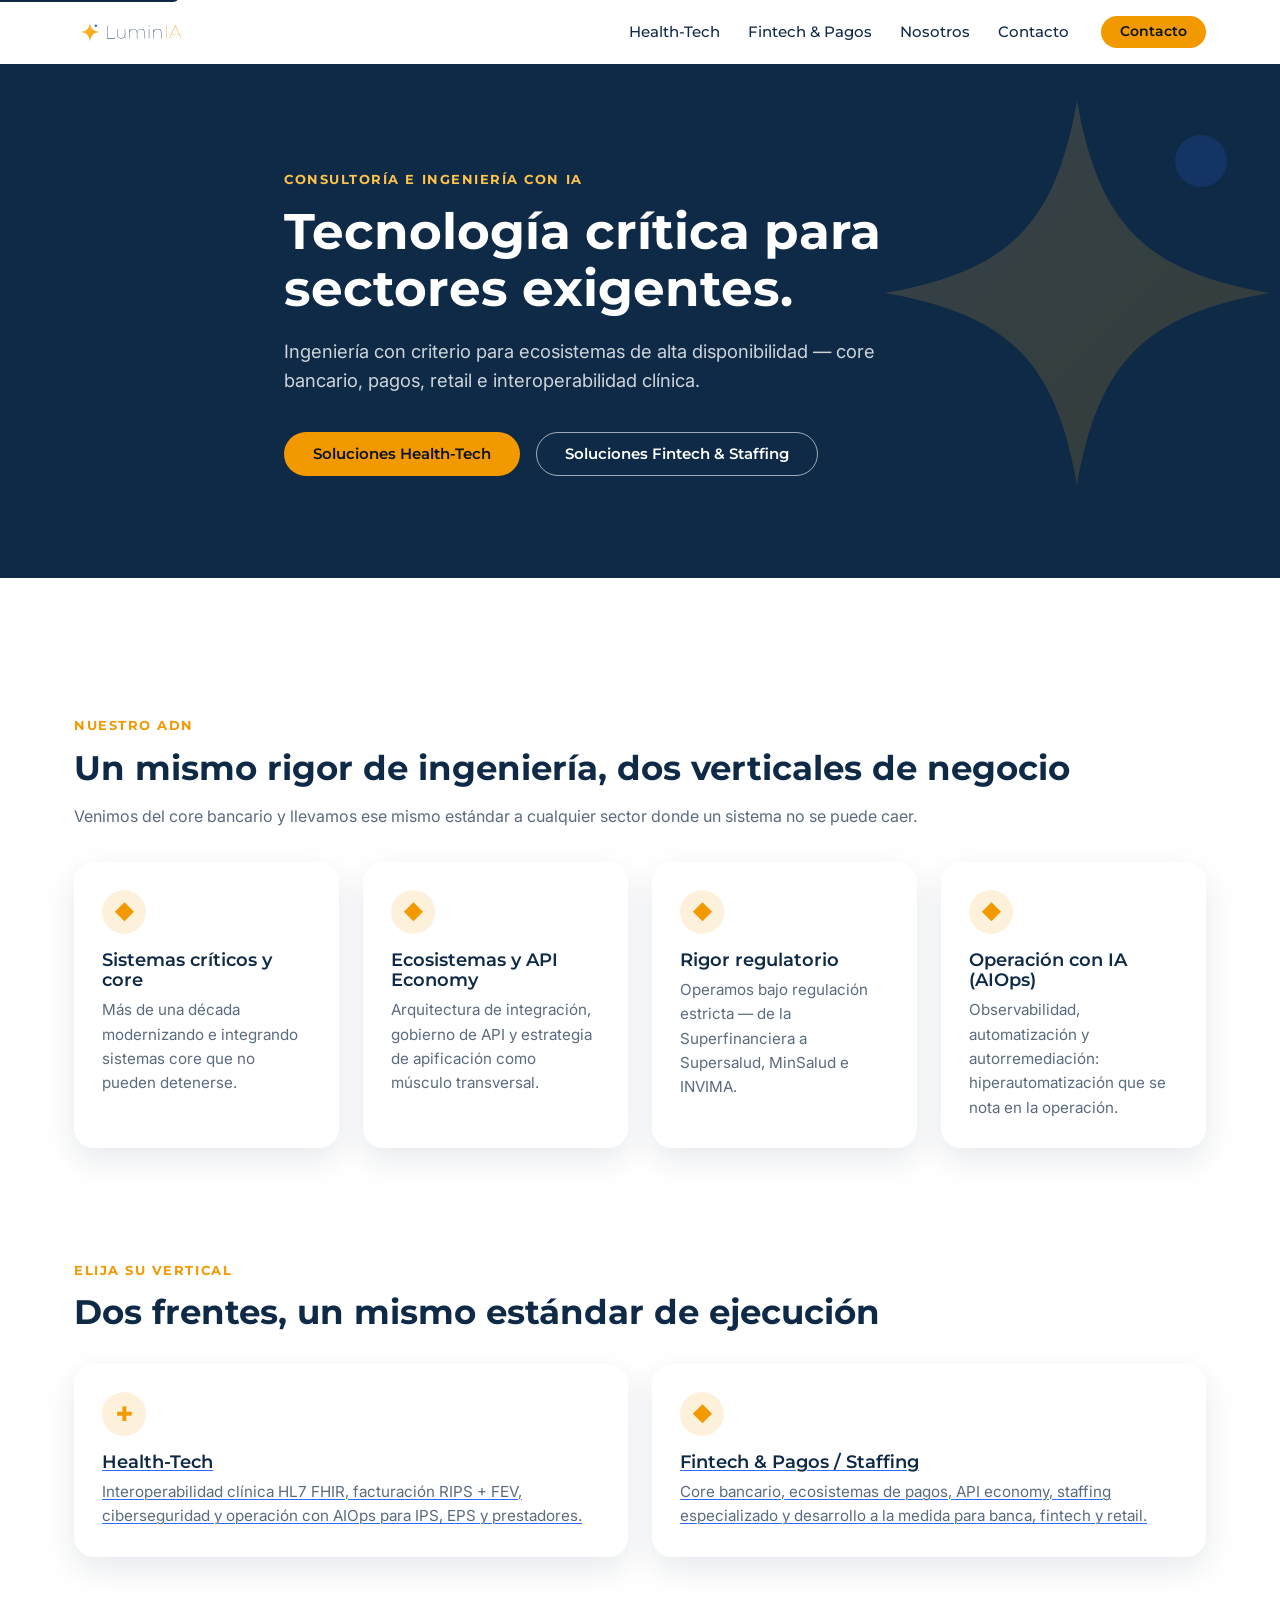
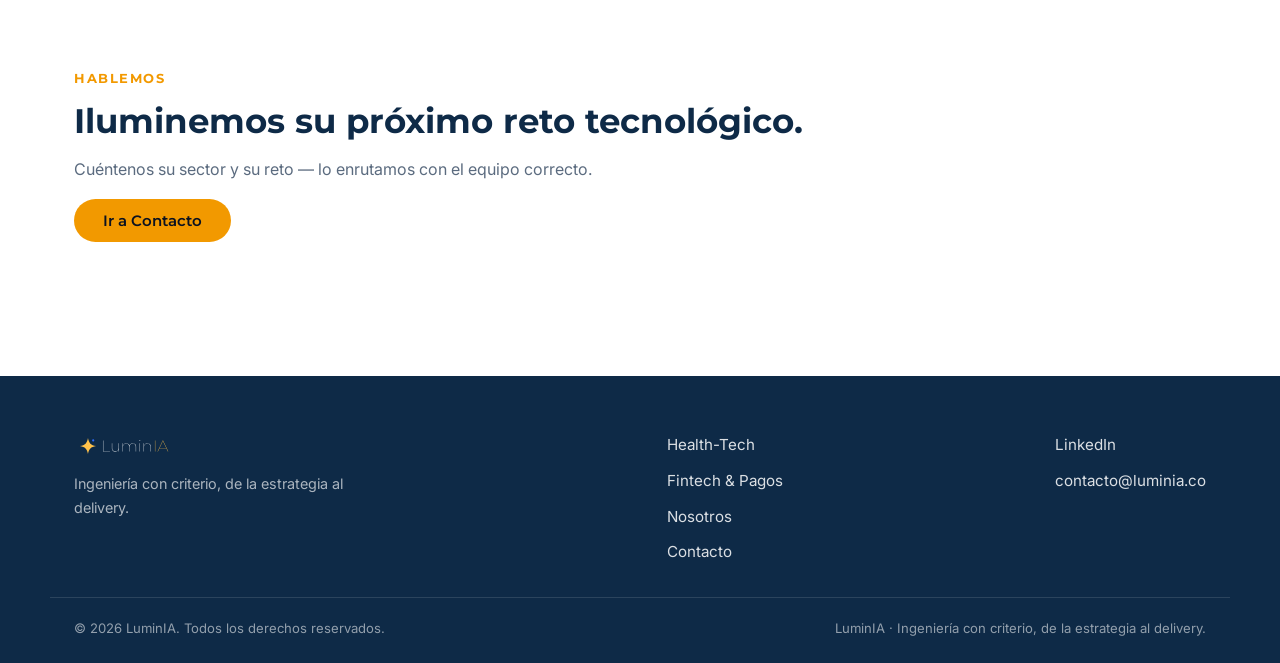
==== index.html @ e6b4fa3d "Deploy site from luminiawebsource@22130ef" ====
<!DOCTYPE html>
<html lang="es">
<head>
<meta charset="utf-8">
<meta http-equiv="X-UA-Compatible" content="IE=edge">
<meta name="viewport" content="width=device-width, initial-scale=1">
<meta name="theme-color" content="#0e2a47">

<link rel="icon" type="image/svg+xml" href="/assets/logos/luminia-isotipo.svg">
<link rel="alternate icon" href="/assets/logos/luminia-isotipo.png">
<link rel="stylesheet" href="/assets/css/style.css">

<!-- Begin Jekyll SEO tag v2.9.0 -->
<title>LuminIA — Ingeniería con criterio para sistemas críticos | LuminIA</title>
<meta name="generator" content="Jekyll v4.4.1" />
<meta property="og:title" content="LuminIA — Ingeniería con criterio para sistemas críticos" />
<meta property="og:locale" content="en_US" />
<meta name="description" content="Consultoría e ingeniería de TI con IA aplicada para banca, fintech y retail." />
<meta name="twitter:description" property="og:description" content="Consultoría e ingeniería de TI con IA aplicada para banca, fintech y retail." />
<link rel="canonical" href="https://luminiaconsulting.com/" />
<meta property="og:url" content="https://luminiaconsulting.com/" />
<meta property="og:site_name" content="LuminIA" />
<meta property="og:type" content="website" />
<meta name="twitter:card" content="summary" />
<meta name="twitter:title" content="LuminIA — Ingeniería con criterio para sistemas críticos" />
<script type="application/ld+json">
{"@context":"https://schema.org","@type":"WebSite","description":"Consultoría e ingeniería de TI con IA aplicada para banca, fintech y retail.","headline":"LuminIA — Ingeniería con criterio para sistemas críticos","name":"LuminIA","publisher":{"@type":"Organization","logo":{"@type":"ImageObject","url":"https://luminiaconsulting.com/assets/logos/luminia-isotipo-app.png"}},"url":"https://luminiaconsulting.com/"}</script>
<!-- End Jekyll SEO tag -->

<link type="application/atom+xml" rel="alternate" href="https://luminiaconsulting.com/feed.xml" title="LuminIA" />

</head>
<body>
  <a class="skip-link" href="#main-content">Saltar al contenido</a>
  <header class="site-header">
  <div class="container site-header__inner">
    <a class="site-header__brand" href="/" aria-label="LuminIA">
      <img class="site-header__logo" src="/assets/logos/luminia-logo-principal.svg" alt="LuminIA">
    </a>

    <button type="button" class="nav-toggle" aria-expanded="false" aria-controls="site-nav">
      <span class="visually-hidden">Abrir menú</span>
      <span class="nav-toggle__bar"></span>
      <span class="nav-toggle__bar"></span>
      <span class="nav-toggle__bar"></span>
    </button>

    <nav class="site-nav" id="site-nav" aria-label="Principal">
      <ul class="site-nav__list">
        



  
  
    <li><a href="/salud/">Health-Tech</a></li>
  

  
  
    <li><a href="/fintech/">Fintech & Pagos</a></li>
  

  
  
    <li><a href="/about/">Nosotros</a></li>
  

  
  
    <li><a href="/contacto/">Contacto</a></li>
  


      </ul>
      
        
        
          <a class="btn btn--primary btn--sm" href="/contacto/">Contacto</a>
        
      
    </nav>
  </div>
</header>


  <main id="main-content">
    <section class="hero">
  <img class="hero__spark" src="/assets/logos/luminia-isotipo.svg" alt="" aria-hidden="true">

  <div class="container hero__inner">
    
    <p class="kicker kicker--ondark">Consultoría e ingeniería con IA</p>

    <h1 class="hero__title">Tecnología crítica para sectores exigentes.</h1>

    
    <p class="hero__subtitle">Ingeniería con criterio para ecosistemas de alta disponibilidad — core bancario, pagos, retail e interoperabilidad clínica.</p>

    
    
      
      
      <div class="hero__actions">
        
          <a class="btn btn--primary" href="/salud/">Soluciones Health-Tech</a>
        
        
          <a class="btn btn--outline btn--ondark" href="/fintech/">Soluciones Fintech & Staffing</a>
        
      </div>
    
  </div>
</section>


<div class="container section">
  <div class="section--tight">
  <p class="kicker">Nuestro ADN</p>
  <h2>Un mismo rigor de ingeniería, dos verticales de negocio</h2>
  <p class="text-muted">Venimos del core bancario y llevamos ese mismo estándar a cualquier sector donde un sistema no se puede caer.</p>

  <div class="cards-grid">
    <div class="card">
      <div class="card__chip">◆</div>
      <h3 class="card__title">Sistemas críticos y core</h3>
      <p class="card__body">Más de una década modernizando e integrando sistemas core que no pueden detenerse.</p>
    </div>
    <div class="card">
      <div class="card__chip">◆</div>
      <h3 class="card__title">Ecosistemas y API Economy</h3>
      <p class="card__body">Arquitectura de integración, gobierno de API y estrategia de apificación como músculo transversal.</p>
    </div>
    <div class="card">
      <div class="card__chip">◆</div>
      <h3 class="card__title">Rigor regulatorio</h3>
      <p class="card__body">Operamos bajo regulación estricta — de la Superfinanciera a Supersalud, MinSalud e INVIMA.</p>
    </div>
    <div class="card">
      <div class="card__chip">◆</div>
      <h3 class="card__title">Operación con IA (AIOps)</h3>
      <p class="card__body">Observabilidad, automatización y autorremediación: hiperautomatización que se nota en la operación.</p>
    </div>
  </div>
</div>

<div class="section--tight">
  <p class="kicker">Elija su vertical</p>
  <h2>Dos frentes, un mismo estándar de ejecución</h2>

  <div class="cards-grid">
    <a class="card" href="/salud/">
      <div class="card__chip">✚</div>
      <h3 class="card__title">Health-Tech</h3>
      <p class="card__body">Interoperabilidad clínica HL7 FHIR, facturación RIPS + FEV, ciberseguridad y operación con AIOps para IPS, EPS y prestadores.</p>
    </a>
    <a class="card" href="/fintech/">
      <div class="card__chip">◆</div>
      <h3 class="card__title">Fintech &amp; Pagos / Staffing</h3>
      <p class="card__body">Core bancario, ecosistemas de pagos, API economy, staffing especializado y desarrollo a la medida para banca, fintech y retail.</p>
    </a>
  </div>
</div>

<div class="section--tight">
  <p class="kicker">Hablemos</p>
  <h2>Iluminemos su próximo reto tecnológico.</h2>
  <p class="text-muted">Cuéntenos su sector y su reto — lo enrutamos con el equipo correcto.</p>
  <a class="btn btn--primary" href="/contacto/">Ir a Contacto</a>
</div>

</div>

  </main>

  <footer class="site-footer">
  <div class="container site-footer__inner">
    <div class="site-footer__brand">
      <img class="site-footer__logo" src="/assets/logos/luminia-logo-negativo.svg" alt="LuminIA">
      <p class="site-footer__tagline">Ingeniería con criterio, de la estrategia al delivery.</p>
    </div>

    <nav class="site-footer__nav" aria-label="Footer">
      <ul>
        



  
  
    <li><a href="/salud/">Health-Tech</a></li>
  

  
  
    <li><a href="/fintech/">Fintech & Pagos</a></li>
  

  
  
    <li><a href="/about/">Nosotros</a></li>
  

  
  
    <li><a href="/contacto/">Contacto</a></li>
  


      </ul>
    </nav>

    
      <ul class="site-footer__social">
        <li><a href="https://www.linkedin.com/company/luminia-consulting/">LinkedIn</a></li>
        
        <li><a href="mailto:contacto@luminia.co">contacto@luminia.co</a></li>
      </ul>
    
  </div>

  <div class="container site-footer__meta">
    <span>© 2026 LuminIA. Todos los derechos reservados.</span>
    <span>LuminIA · Ingeniería con criterio, de la estrategia al delivery.</span>
  </div>
</footer>


  <script src="/assets/js/luminia-theme.js" defer></script>
</body>
</html>
---- assets/css/style.css ----
@font-face {
  font-family: "Montserrat";
  src: url("../fonts/Montserrat-400.ttf") format("truetype");
  font-weight: 400;
  font-style: normal;
  font-display: swap;
}
@font-face {
  font-family: "Montserrat";
  src: url("../fonts/Montserrat-500.ttf") format("truetype");
  font-weight: 500;
  font-style: normal;
  font-display: swap;
}
@font-face {
  font-family: "Montserrat";
  src: url("../fonts/Montserrat-600.ttf") format("truetype");
  font-weight: 600;
  font-style: normal;
  font-display: swap;
}
@font-face {
  font-family: "Montserrat";
  src: url("../fonts/Montserrat-700.ttf") format("truetype");
  font-weight: 700;
  font-style: normal;
  font-display: swap;
}
@font-face {
  font-family: "Montserrat";
  src: url("../fonts/Montserrat-800.ttf") format("truetype");
  font-weight: 800;
  font-style: normal;
  font-display: swap;
}
@font-face {
  font-family: "Inter";
  src: url("../fonts/Inter-400.ttf") format("truetype");
  font-weight: 400;
  font-style: normal;
  font-display: swap;
}
@font-face {
  font-family: "Inter";
  src: url("../fonts/Inter-500.ttf") format("truetype");
  font-weight: 500;
  font-style: normal;
  font-display: swap;
}
@font-face {
  font-family: "Inter";
  src: url("../fonts/Inter-600.ttf") format("truetype");
  font-weight: 600;
  font-style: normal;
  font-display: swap;
}
@font-face {
  font-family: "Inter";
  src: url("../fonts/Inter-700.ttf") format("truetype");
  font-weight: 700;
  font-style: normal;
  font-display: swap;
}
*,
*::before,
*::after {
  box-sizing: border-box;
}

html {
  scroll-behavior: smooth;
}

body {
  margin: 0;
  font-family: "Inter", Calibri, Arial, sans-serif;
  font-size: 16px;
  line-height: 1.6;
  color: #0b1220;
  background: #ffffff;
  -webkit-font-smoothing: antialiased;
}

h1,
h2,
h3,
h4,
h5,
h6 {
  font-family: "Montserrat", Arial, Helvetica, sans-serif;
  color: #0e2a47;
  line-height: 1.15;
  margin: 0 0 0.5em;
}

h1 {
  font-size: clamp(2rem, 1.5rem + 2vw, 3.25rem);
  font-weight: 700;
}

h2 {
  font-size: clamp(1.5rem, 1.3rem + 1vw, 2.25rem);
  font-weight: 700;
}

h3 {
  font-size: 1.375rem;
  font-weight: 600;
}

p {
  margin: 0 0 1em;
  color: #0b1220;
}

a {
  color: #2d6bff;
  text-decoration-thickness: 1px;
  text-underline-offset: 2px;
}

a:hover {
  color: #f29900;
}

img {
  max-width: 100%;
  height: auto;
  display: block;
}

ul,
ol {
  padding-left: 1.25em;
}

::selection {
  background: #ffc24b;
  color: #0b1220;
}

.visually-hidden {
  position: absolute;
  width: 1px;
  height: 1px;
  padding: 0;
  margin: -1px;
  overflow: hidden;
  clip: rect(0, 0, 0, 0);
  white-space: nowrap;
  border: 0;
}

.skip-link {
  position: absolute;
  top: -48px;
  left: 0;
  z-index: 1000;
  padding: 12px 20px;
  background: #0e2a47;
  color: #ffffff;
  border-radius: 0 0 6px 0;
  transition: top 180ms ease;
}

.skip-link:focus {
  top: 0;
}

.container {
  max-width: 1180px;
  margin-inline: auto;
  padding-inline: 24px;
}

.section {
  padding-block: clamp(48px, 5vw + 16px, 96px);
}

.section--tight {
  padding-block: clamp(32px, 3vw + 16px, 56px);
}

.section--dark {
  background: #0e2a47;
  color: #ffffff;
}

.section--mist {
  background: #f4f7fb;
}

.kicker {
  display: inline-block;
  margin: 0 0 12px;
  font-family: "Montserrat", Arial, Helvetica, sans-serif;
  font-size: 0.8rem;
  font-weight: 700;
  letter-spacing: 0.12em;
  text-transform: uppercase;
  color: #f29900;
}

.kicker--ondark {
  color: #ffc24b;
}

.text-muted {
  color: #5b6b7f;
}

.text-ondark {
  color: #ffffff;
}

.text-ondark .text-muted,
.text-ondark p {
  color: rgba(255, 255, 255, 0.78);
}

.btn {
  display: inline-flex;
  align-items: center;
  justify-content: center;
  gap: 8px;
  padding: 13px 28px;
  border-radius: 999px;
  font-family: "Montserrat", Arial, Helvetica, sans-serif;
  font-size: 0.95rem;
  font-weight: 600;
  line-height: 1;
  text-decoration: none;
  border: 1px solid transparent;
  cursor: pointer;
  transition: transform 180ms ease, box-shadow 180ms ease, background-color 180ms ease, color 180ms ease, border-color 180ms ease;
}

.btn:hover {
  transform: translateY(-1px);
}

.btn--primary {
  background: #f29900;
  color: #0b1220;
}

.btn--primary:hover {
  background: #ffc24b;
  color: #0b1220;
}

.btn--outline {
  background: transparent;
  border-color: #0e2a47;
  color: #0e2a47;
}

.btn--outline:hover {
  background: #0e2a47;
  color: #ffffff;
}

.btn--outline.btn--ondark {
  border-color: rgba(255, 255, 255, 0.6);
  color: #ffffff;
}

.btn--outline.btn--ondark:hover {
  background: #ffffff;
  color: #0e2a47;
  border-color: #ffffff;
}

.btn--sm {
  padding: 8px 18px;
  font-size: 0.85rem;
}

.site-header {
  position: sticky;
  top: 0;
  z-index: 100;
  background: rgba(255, 255, 255, 0.92);
  -webkit-backdrop-filter: blur(8px);
  backdrop-filter: blur(8px);
  box-shadow: 0 1px 0 rgba(14, 42, 71, 0.08);
}

.site-header__inner {
  display: flex;
  align-items: center;
  justify-content: space-between;
  gap: 24px;
  padding-block: 16px;
}

.site-header__brand {
  display: inline-flex;
  align-items: center;
}

.site-header__logo {
  height: 32px;
  width: auto;
}

.nav-toggle {
  display: none;
  flex-direction: column;
  justify-content: center;
  gap: 5px;
  width: 40px;
  height: 40px;
  padding: 0;
  border: none;
  background: transparent;
  cursor: pointer;
}

.nav-toggle__bar {
  display: block;
  width: 100%;
  height: 2px;
  background: #0e2a47;
  border-radius: 2px;
  transition: transform 180ms ease, opacity 180ms ease;
}

.site-nav {
  display: flex;
  align-items: center;
  gap: 32px;
}

.site-nav__list {
  display: flex;
  align-items: center;
  gap: 28px;
  margin: 0;
  padding: 0;
  list-style: none;
}

.site-nav__list a {
  font-family: "Montserrat", Arial, Helvetica, sans-serif;
  font-size: 0.95rem;
  font-weight: 500;
  color: #0e2a47;
  text-decoration: none;
}

.site-nav__list a:hover {
  color: #f29900;
}

@media (max-width: 768px) {
  .nav-toggle {
    display: flex;
  }
  .site-nav {
    position: fixed;
    inset: 0 0 auto auto;
    top: 0;
    height: 100vh;
    width: min(320px, 85vw);
    flex-direction: column;
    align-items: flex-start;
    gap: 28px;
    padding: 96px 32px 32px;
    background: #0e2a47;
    transform: translateX(100%);
    transition: transform 180ms ease;
  }
  .site-nav.is-open {
    transform: translateX(0);
  }
  .site-nav__list {
    flex-direction: column;
    align-items: flex-start;
    gap: 20px;
  }
  .site-nav__list a {
    color: #ffffff;
    font-size: 1.1rem;
  }
  .nav-toggle[aria-expanded=true] .nav-toggle__bar:nth-child(1) {
    transform: translateY(7px) rotate(45deg);
  }
  .nav-toggle[aria-expanded=true] .nav-toggle__bar:nth-child(2) {
    opacity: 0;
  }
  .nav-toggle[aria-expanded=true] .nav-toggle__bar:nth-child(3) {
    transform: translateY(-7px) rotate(-45deg);
  }
}
.hero {
  position: relative;
  overflow: hidden;
  background: #0e2a47;
  color: #ffffff;
}

.hero__spark {
  position: absolute;
  top: -10%;
  right: -6%;
  width: min(560px, 60vw);
  height: auto;
  opacity: 0.16;
  pointer-events: none;
}

.hero__inner {
  position: relative;
  z-index: 1;
  padding-block: clamp(72px, 8vw, 140px);
  max-width: 760px;
}

.hero__title {
  color: #ffffff;
  margin-bottom: 0.4em;
}

.hero__subtitle {
  font-size: 1.15rem;
  color: rgba(255, 255, 255, 0.8);
  max-width: 56ch;
  margin-bottom: 2em;
}

.hero__actions {
  display: flex;
  flex-wrap: wrap;
  gap: 16px;
}

.cards-grid {
  display: grid;
  grid-template-columns: repeat(auto-fit, minmax(240px, 1fr));
  gap: 24px;
  margin-top: 32px;
}

.card {
  padding: 28px;
  background: #ffffff;
  border-radius: 20px;
  box-shadow: 0 12px 32px rgba(14, 42, 71, 0.1);
}

.card__chip {
  display: inline-flex;
  align-items: center;
  justify-content: center;
  width: 44px;
  height: 44px;
  margin-bottom: 16px;
  border-radius: 50%;
  background: rgba(242, 153, 0, 0.14);
  color: #f29900;
  font-size: 1.25rem;
}

.card__title {
  font-size: 1.1rem;
  margin-bottom: 8px;
}

.card__body {
  margin: 0;
  color: #5b6b7f;
  font-size: 0.95rem;
}

.site-footer {
  background: #0e2a47;
  color: rgba(255, 255, 255, 0.85);
  padding-block: 56px 24px;
}

.site-footer__inner {
  display: flex;
  flex-wrap: wrap;
  justify-content: space-between;
  gap: 40px;
  padding-bottom: 32px;
  border-bottom: 1px solid rgba(255, 255, 255, 0.12);
}

.site-footer__brand {
  max-width: 320px;
}

.site-footer__logo {
  height: 28px;
  width: auto;
  margin-bottom: 12px;
}

.site-footer__tagline {
  color: rgba(255, 255, 255, 0.65);
  font-size: 0.9rem;
  margin: 0;
}

.site-footer__nav ul,
.site-footer__social {
  list-style: none;
  margin: 0;
  padding: 0;
  display: flex;
  flex-direction: column;
  gap: 10px;
}

.site-footer__nav a,
.site-footer__social a {
  color: rgba(255, 255, 255, 0.85);
  text-decoration: none;
  font-size: 0.95rem;
}

.site-footer__nav a:hover,
.site-footer__social a:hover {
  color: #ffc24b;
}

.site-footer__meta {
  display: flex;
  flex-wrap: wrap;
  justify-content: space-between;
  gap: 8px;
  padding-top: 20px;
  font-size: 0.82rem;
  color: rgba(255, 255, 255, 0.55);
}

.page__header,
.post__header {
  margin-bottom: 2rem;
}

.post__meta {
  font-size: 0.9rem;
}

.page__content,
.post__content {
  max-width: 72ch;
}

.page__content img,
.post__content img {
  border-radius: 12px;
}

/*# sourceMappingURL=style.css.map */
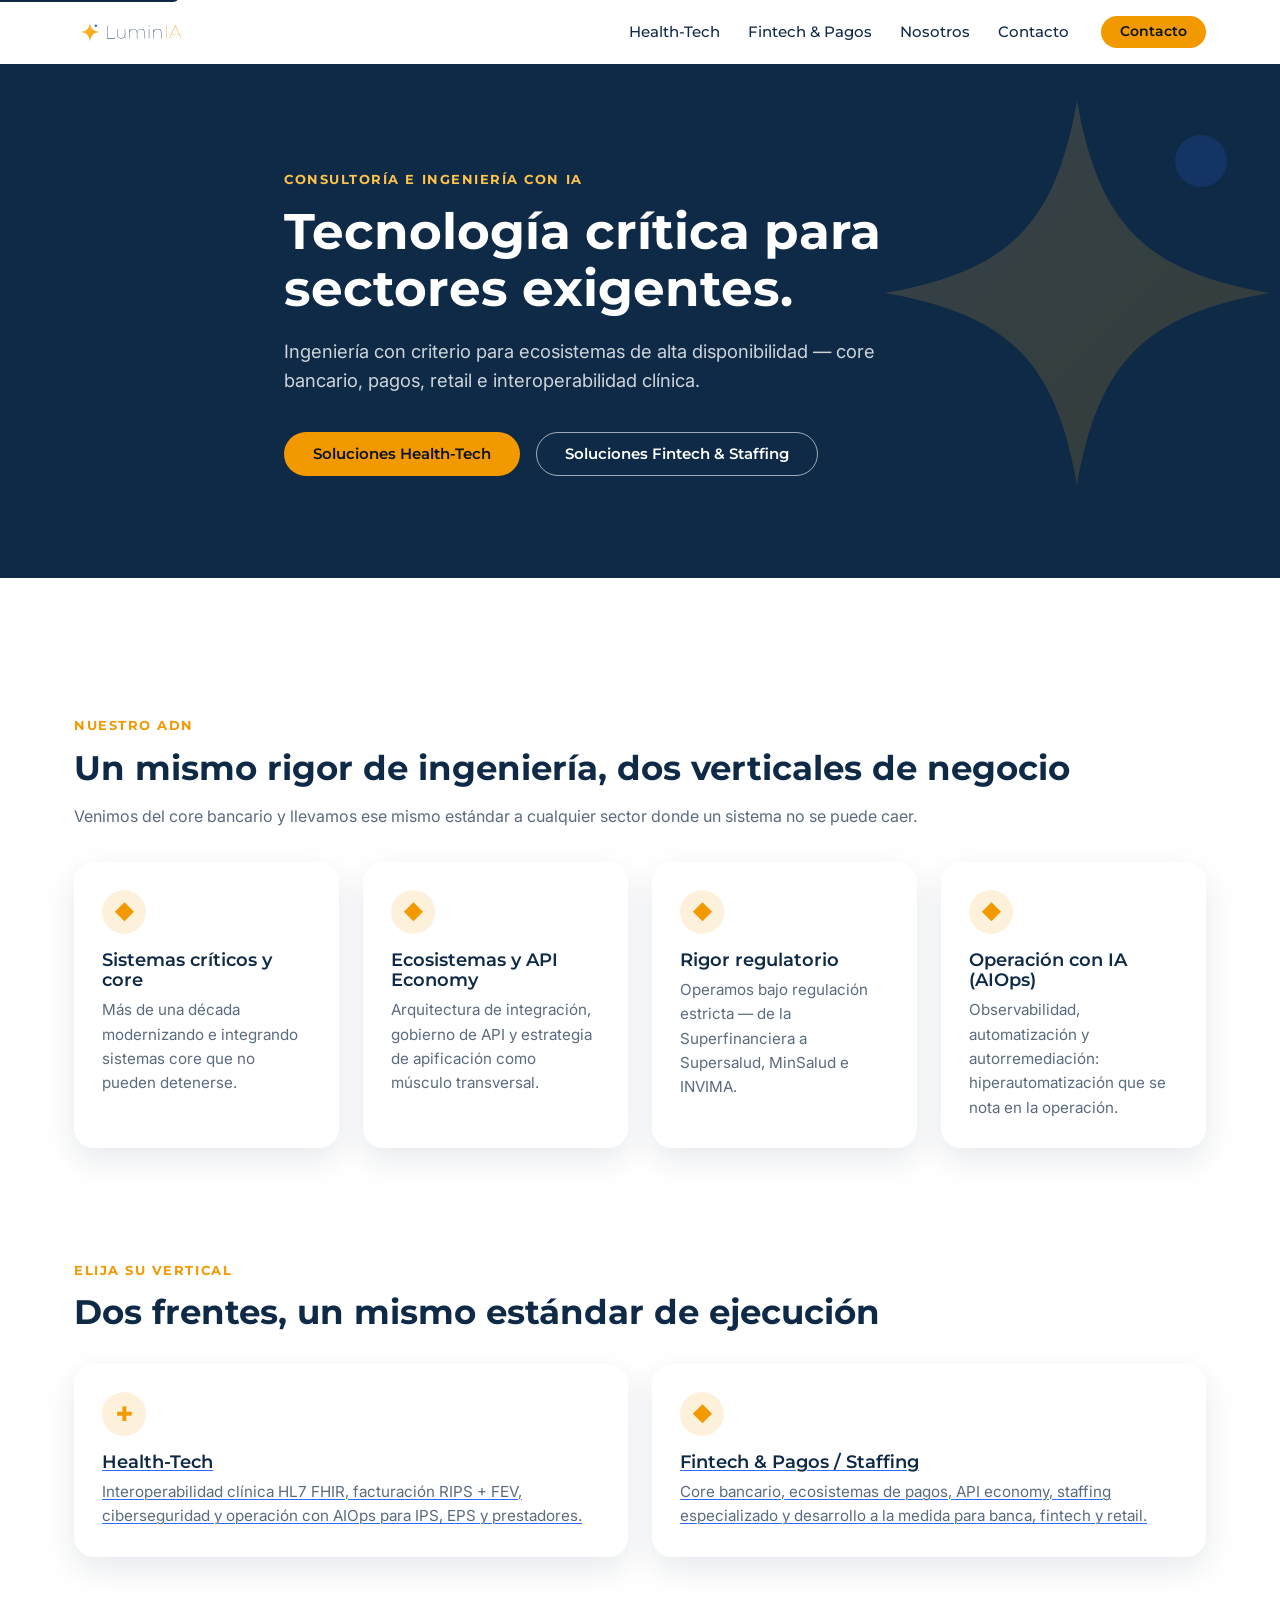
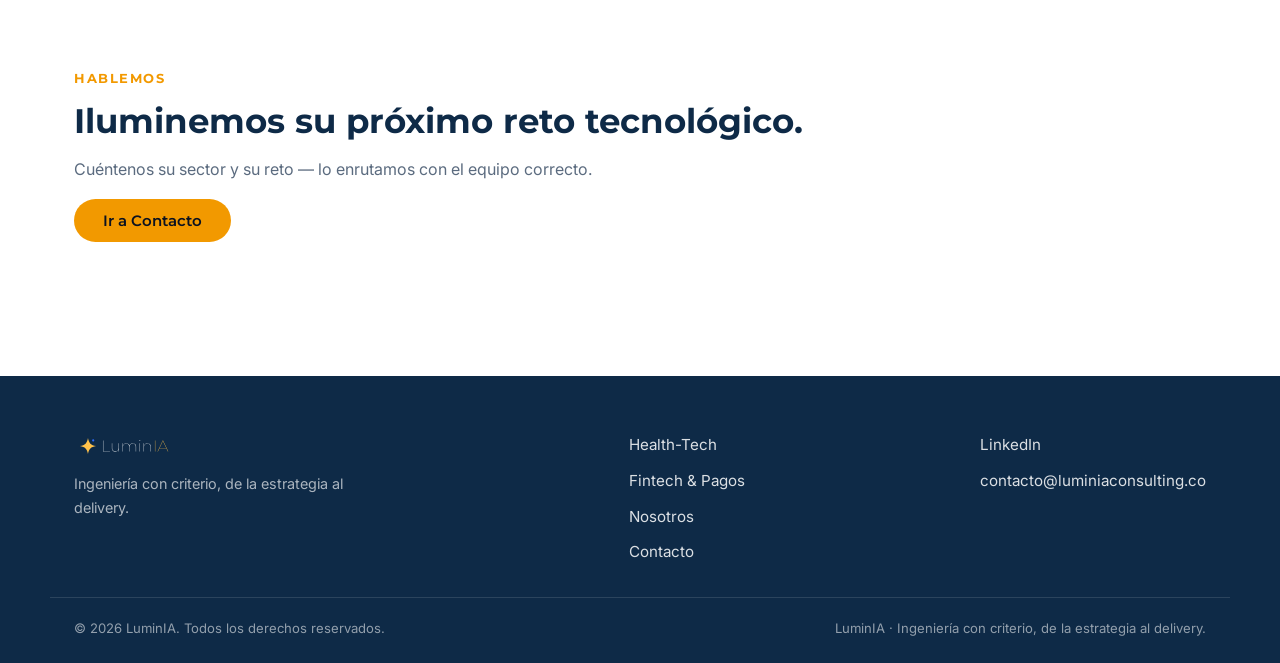
==== commit 2857696a: "Deploy site from luminiawebsource@b85294e" ====
--- a/index.html
+++ b/index.html
@@ -214,7 +214,7 @@
       <ul class="site-footer__social">
         <li><a href="https://www.linkedin.com/company/luminia-consulting/">LinkedIn</a></li>
         
-        <li><a href="mailto:contacto@luminia.co">contacto@luminia.co</a></li>
+        <li><a href="mailto:contacto@luminiaconsulting.co">contacto@luminiaconsulting.co</a></li>
       </ul>
     
   </div>
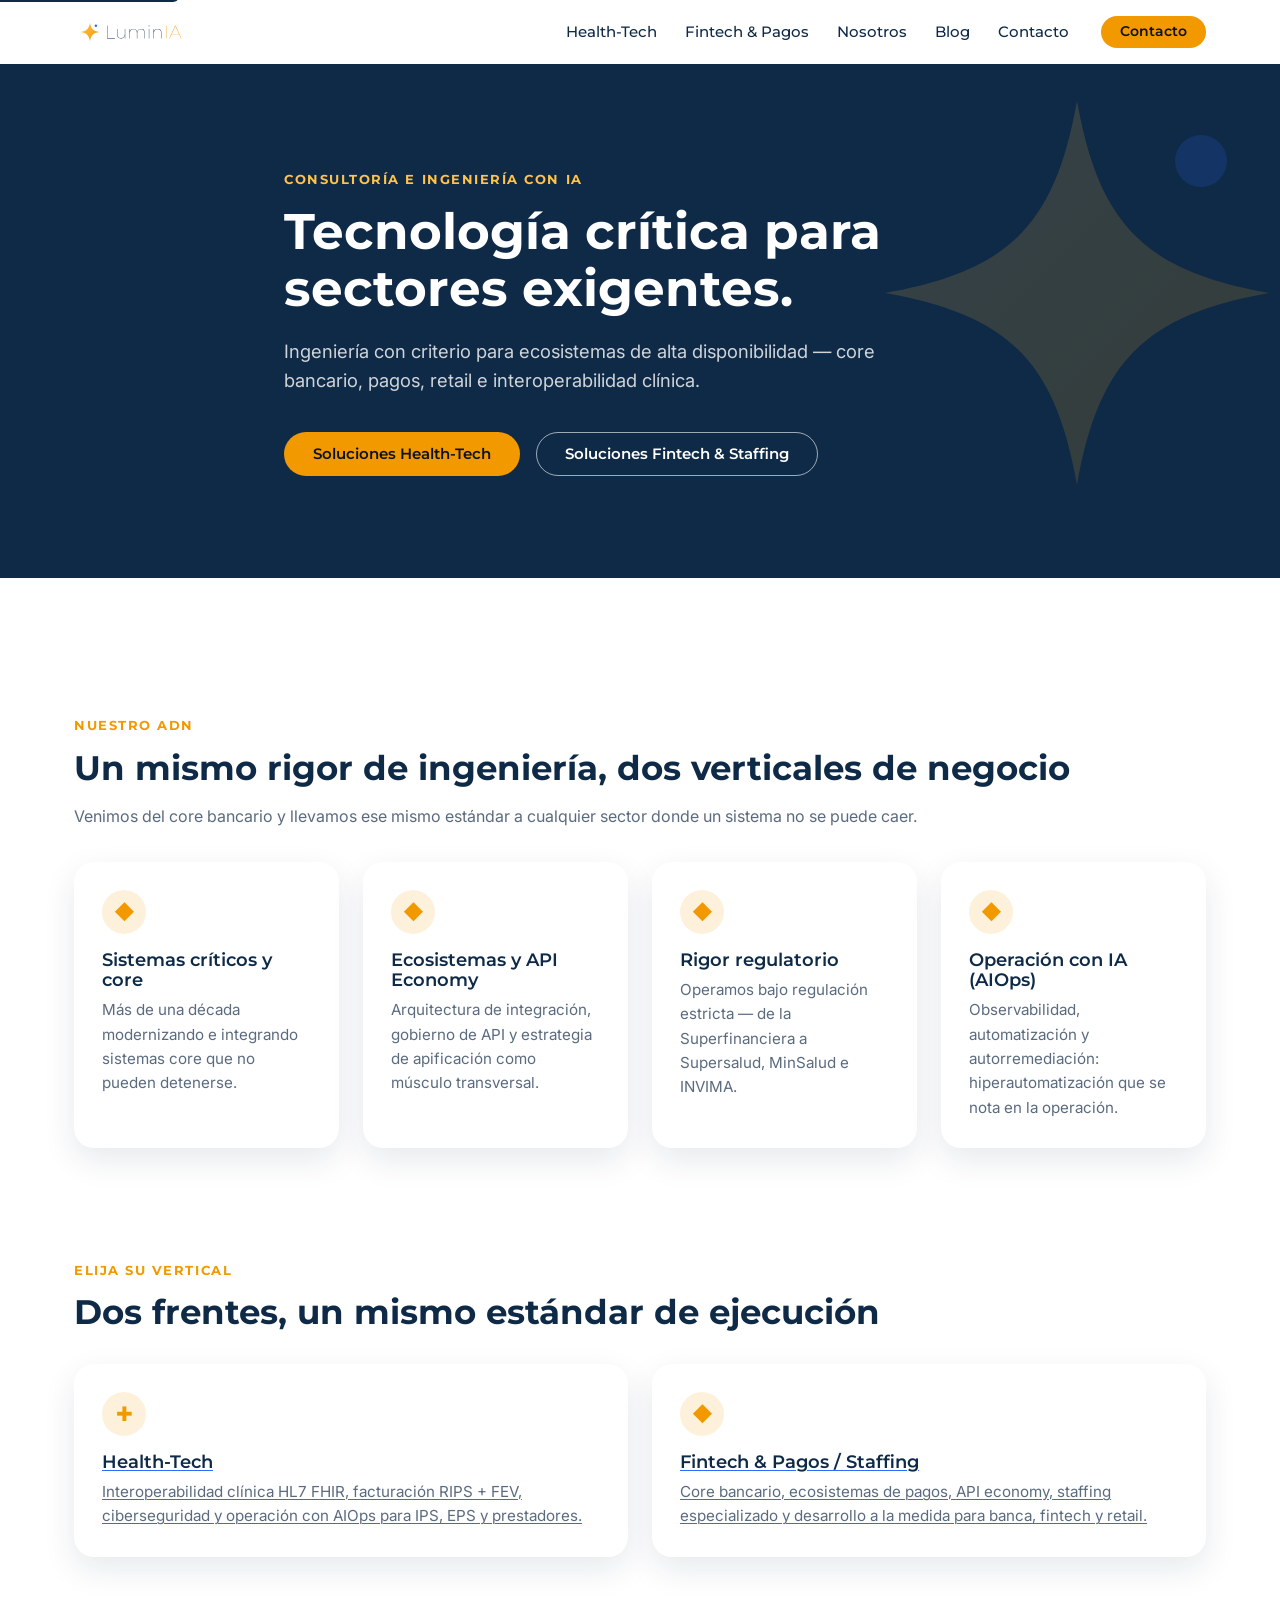
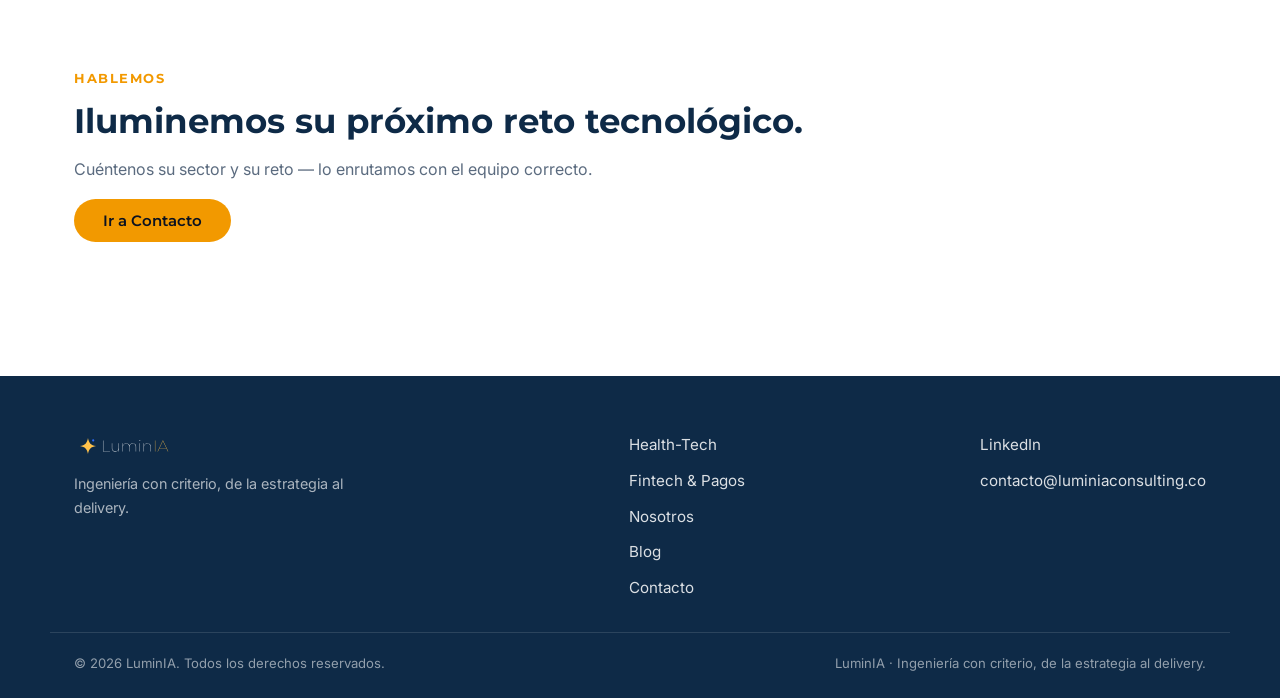
==== commit 1d6e4cf0: "Deploy site from luminiawebsource@9c0a0b4" ====
--- a/index.html
+++ b/index.html
@@ -68,6 +68,11 @@
 
   
   
+    <li><a href="/blog/">Blog</a></li>
+  
+
+  
+  
     <li><a href="/contacto/">Contacto</a></li>
   
 
@@ -203,6 +208,11 @@
 
   
   
+    <li><a href="/blog/">Blog</a></li>
+  
+
+  
+  
     <li><a href="/contacto/">Contacto</a></li>
   
 
